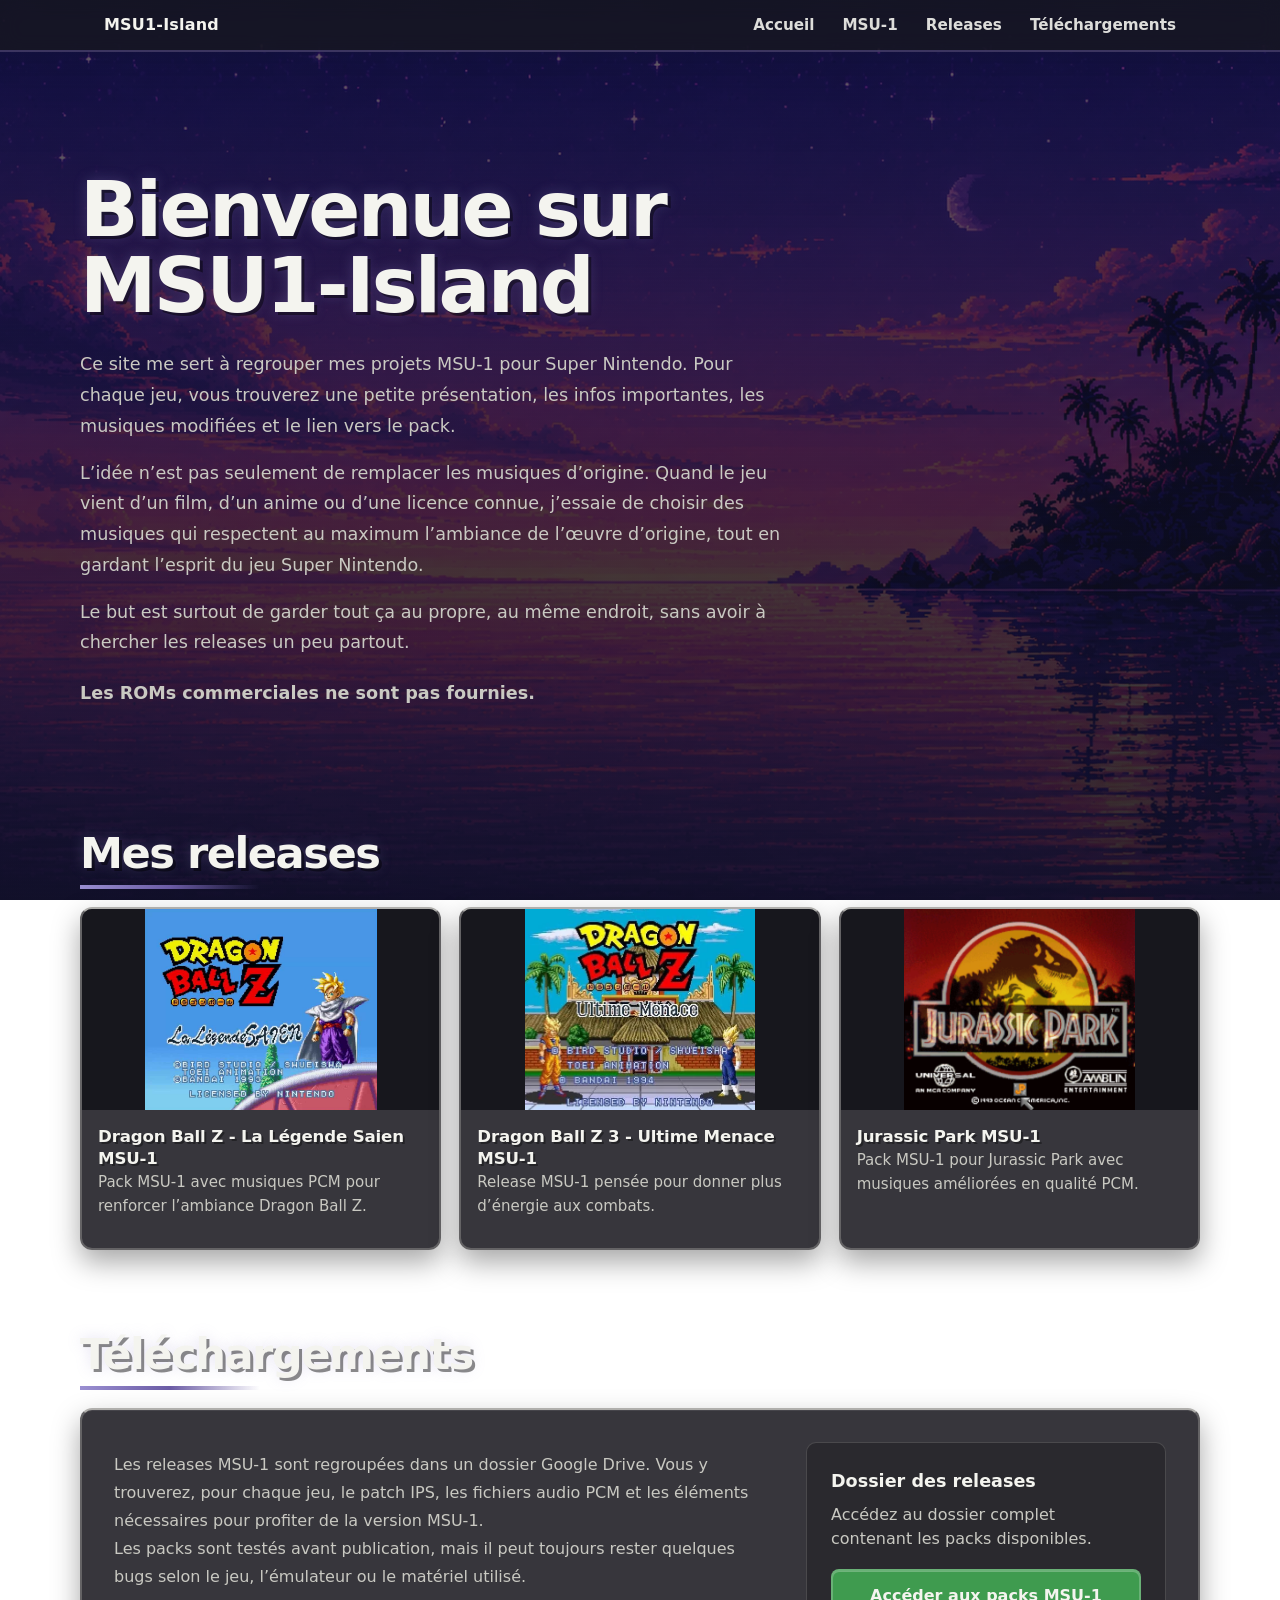
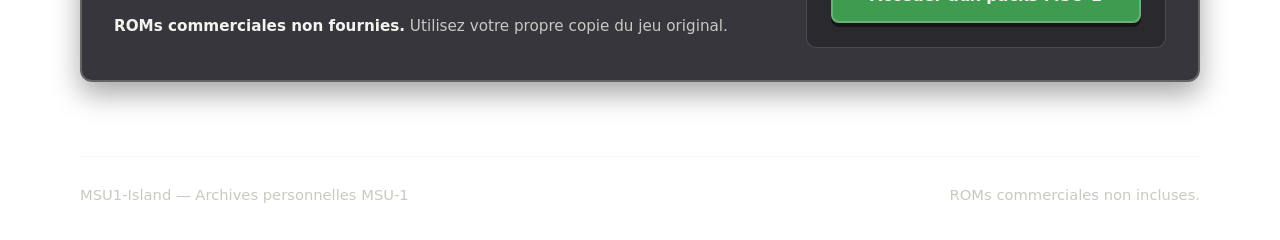
==== index.html @ 4d9f24f0 "Initial commit" ====
<!DOCTYPE html>
<html lang="fr">
<head>
  <meta charset="UTF-8">
  <meta name="viewport" content="width=device-width, initial-scale=1.0">
  <meta name="description" content="MSU1-Island archive des releases, patches et packs MSU-1 pour Super Nintendo.">
  <title>MSU1-Island</title>
  <link rel="stylesheet" href="css/style.css">
</head>
<body>
  <header class="site-header">
    <nav class="header-inner" aria-label="Navigation principale">
      <a class="logo" href="#accueil" aria-label="MSU1-Island accueil">MSU1-Island</a>
      <button class="nav-toggle" type="button" aria-label="Ouvrir le menu" aria-expanded="false">
        <span></span>
        <span></span>
        <span></span>
      </button>
      <ul class="nav nav-links">
        <li><a href="#accueil">Accueil</a></li>
        <li><a href="msu-1/">MSU-1</a></li>
        <li><a href="#releases">Releases</a></li>
        <li><a href="#telechargements">Téléchargements</a></li>
      </ul>
    </nav>
  </header>

  <main>
    <section id="accueil" class="hero">
      <div class="hero-intro">
        <h1 class="pixel-title">Bienvenue sur MSU1-Island</h1>

        <p>
          Ce site me sert à regrouper mes projets MSU-1 pour Super Nintendo.
          Pour chaque jeu, vous trouverez une petite présentation, les infos importantes, les musiques modifiées et le lien vers le pack.
        </p>

        <p>
          L’idée n’est pas seulement de remplacer les musiques d’origine. Quand le jeu vient d’un film, d’un anime ou d’une licence connue, j’essaie de choisir des musiques qui respectent au maximum l’ambiance de l’œuvre d’origine, tout en gardant l’esprit du jeu Super Nintendo.
        </p>

        <p>
          Le but est surtout de garder tout ça au propre, au même endroit, sans avoir à chercher les releases un peu partout.
        </p>

        <p class="hero-note">
          Les ROMs commerciales ne sont pas fournies.
        </p>
      </div>
    </section>

    <section id="releases" class="section">
      <div class="section-heading">
        <h2 class="pixel-title">Mes releases</h2>
      </div>
      <div id="release-grid" class="release-grid" aria-live="polite"></div>
    </section>

    <section id="telechargements" class="section downloads-section">
      <div class="section-heading">
        <h2 class="pixel-title">Téléchargements</h2>
      </div>
      <div class="download-panel">
        <div class="download-content">
          <div class="download-text">
            <p>
              Les releases MSU-1 sont regroupées dans un dossier Google Drive. Vous y trouverez, pour chaque jeu, le patch IPS, les fichiers audio PCM et les éléments nécessaires pour profiter de la version MSU-1.
            </p>

            <p>
              Les packs sont testés avant publication, mais il peut toujours rester quelques bugs selon le jeu, l’émulateur ou le matériel utilisé.
            </p>

            <p class="legal-note">
              <strong>ROMs commerciales non fournies.</strong> Utilisez votre propre copie du jeu original.
            </p>
          </div>

          <div class="download-action">
            <p class="download-action-title">Dossier des releases</p>
            <p class="download-action-text">
              Accédez au dossier complet contenant les packs disponibles.
            </p>

            <a class="download-button" href="https://drive.google.com/drive/folders/1cpJzZc-oveM9zQQPiCYYWwCNJE5VP5IX?usp=drive_link" target="_blank" rel="noopener noreferrer">Accéder aux packs MSU-1</a>
          </div>
        </div>
      </div>
    </section>
  </main>

  <footer class="site-footer">
    <p>MSU1-Island — Archives personnelles MSU-1</p>
    <p>ROMs commerciales non incluses.</p>
  </footer>

  <script src="js/releases-data.js"></script>
  <script src="js/script.js"></script>
</body>
</html>
---- css/style.css ----
:root {
  --bg: #202026;
  --bg-dark: #15151a;

  --console-light: #d8d8d2;
  --console-mid: #b8b8b0;
  --console-dark: #70706a;
  --console-black: #2b2b31;

  --snes-purple: #6b5ca5;
  --snes-lavender: #9a8fd1;

  --snes-blue: #2f5fb8;
  --snes-green: #3f9b4f;
  --snes-yellow: #d6b13f;
  --snes-red: #c94b4b;

  --text-dark: #1c1c22;
  --text-light: #f4f4ef;
  --text-muted: #c9c9c2;

  --border: rgba(0, 0, 0, 0.25);
  --light-border: rgba(255, 255, 255, 0.18);
  --shadow: 0 18px 46px rgba(0, 0, 0, 0.28);
  --radius: 16px;
}

* {
  box-sizing: border-box;
}

html {
  scroll-behavior: smooth;
}

body {
  margin: 0;
  min-height: 100vh;
  color: var(--text-light);
  font-family: Inter, ui-sans-serif, system-ui, -apple-system, BlinkMacSystemFont, "Segoe UI", Arial, sans-serif;
  line-height: 1.6;
  background-image:
    linear-gradient(rgba(15, 15, 22, 0.65), rgba(15, 15, 22, 0.85)),
    url("../assets/images/fond.png");
  background-size: cover;
  background-position: center top;
  background-repeat: no-repeat;
  background-attachment: fixed;
}

body::before {
  content: "";
  position: fixed;
  inset: 0;
  z-index: 1;
  pointer-events: none;
  opacity: 0.08;
  background:
    repeating-linear-gradient(
      to bottom,
      rgba(255, 255, 255, 0.08) 0,
      rgba(255, 255, 255, 0.08) 1px,
      transparent 1px,
      transparent 4px
    );
}

.site-header,
main,
footer {
  position: relative;
  z-index: 2;
}

a {
  color: inherit;
  text-decoration: none;
}

img {
  display: block;
  max-width: 100%;
}

h1,
h2,
h3,
p {
  overflow-wrap: anywhere;
}

.pixel-title {
  letter-spacing: -0.035em;
}

.msu-glow {
  color: var(--snes-lavender);
}

.site-header {
  position: sticky;
  top: 0;
  z-index: 100;
  background: rgba(24, 24, 30, 0.72);
  backdrop-filter: blur(10px);
  border-bottom: 2px solid rgba(107, 92, 165, 0.46);
}

.header-inner {
  max-width: 1120px;
  margin: 0 auto;
  padding: 12px 24px;
  display: flex;
  align-items: center;
  justify-content: space-between;
  gap: 18px;
}

.logo {
  color: var(--text-light);
  font-weight: 800;
  text-decoration: none;
  letter-spacing: 0.2px;
}

.nav,
.nav-links {
  display: flex;
  align-items: center;
  gap: 28px;
  margin: 0;
  padding: 0;
  list-style: none;
}

.nav-links a {
  color: var(--text-light);
  text-decoration: none;
  font-size: 0.95rem;
  font-weight: 700;
  opacity: 0.9;
  transition: color 0.2s ease, opacity 0.2s ease;
}

.nav-links a:hover,
.nav-links a:focus-visible {
  color: var(--snes-lavender);
  opacity: 1;
  outline: none;
}

.nav-toggle {
  display: none;
  width: 42px;
  height: 42px;
  padding: 0;
  border: 1px solid rgba(0, 0, 0, 0.28);
  border-radius: 12px;
  background: var(--console-light);
  cursor: pointer;
}

.nav-toggle span {
  display: block;
  width: 18px;
  height: 2px;
  margin: 4px auto;
  border-radius: 999px;
  background: var(--console-black);
}

.hero {
  position: relative;
  width: min(1120px, calc(100% - 32px));
  margin: 0 auto;
  display: flex;
  align-items: center;
  padding: 120px 0 80px;
}

.hero-intro {
  position: relative;
  z-index: 1;
  max-width: 760px;
}

h1 {
  margin: 0;
  color: var(--text-light);
  font-size: clamp(2.4rem, 6vw, 4.8rem);
  line-height: 1;
}

h2 {
  margin: 0;
  color: var(--text-light);
  font-size: clamp(1.8rem, 4vw, 2.7rem);
  line-height: 1.12;
}

h1,
h2 {
  text-shadow:
    3px 3px 0 rgba(0, 0, 0, 0.45),
    0 0 14px rgba(154, 143, 209, 0.25);
}

h2::after {
  content: "";
  display: block;
  width: 180px;
  height: 4px;
  margin-top: 8px;
  background: linear-gradient(90deg, var(--snes-lavender), var(--snes-purple), transparent);
  image-rendering: pixelated;
}

h3 {
  margin: 0;
  font-size: 1.04rem;
  line-height: 1.3;
  letter-spacing: -0.01em;
}

.hero-intro h1 {
  margin-bottom: 24px;
}

.hero-intro p {
  max-width: 720px;
  margin: 0;
  color: var(--text-muted);
  font-size: 1.1rem;
  line-height: 1.75;
}

.hero-intro p + p {
  margin-top: 16px;
}

.hero-note {
  margin-top: 20px !important;
  color: var(--text-light);
  font-weight: 700;
}

.button {
  position: relative;
  display: inline-flex;
  min-height: 43px;
  align-items: center;
  justify-content: center;
  gap: 8px;
  padding: 0 16px;
  border: 2px solid rgba(255, 255, 255, 0.22);
  border-radius: 8px;
  color: var(--text-light);
  font-size: 0.94rem;
  font-weight: 850;
  background: var(--console-black);
  box-shadow:
    0 4px 0 rgba(0, 0, 0, 0.45),
    inset 0 1px 0 rgba(255, 255, 255, 0.25);
  transition: transform 160ms ease, filter 160ms ease, box-shadow 160ms ease;
}

.button:hover,
.button:focus-visible {
  transform: translateY(-2px);
  filter: brightness(1.04);
  box-shadow:
    0 6px 0 rgba(0, 0, 0, 0.45),
    inset 0 1px 0 rgba(255, 255, 255, 0.25);
  outline: none;
}

.button:active {
  transform: translateY(2px);
  box-shadow: 0 2px 0 rgba(0, 0, 0, 0.45);
}

.button-primary {
  color: var(--text-dark);
  background: linear-gradient(180deg, var(--console-light), var(--console-mid));
}

.button-secondary {
  background: linear-gradient(180deg, var(--snes-lavender), var(--snes-purple));
}

.button-youtube {
  background: linear-gradient(180deg, #dc6262, var(--snes-red));
}

.button-drive {
  background: linear-gradient(180deg, #55b866, var(--snes-green));
}

.section {
  width: min(1120px, calc(100% - 32px));
  margin: 0 auto;
  padding: 40px 0;
}

.section-heading {
  max-width: 760px;
  margin-bottom: 18px;
}

.section-heading h2 {
  display: inline-block;
}

.info-panel {
  border: 2px solid rgba(216, 216, 210, 0.28);
  border-top-color: rgba(216, 216, 210, 0.75);
  border-radius: 12px;
  background: rgba(28, 27, 34, 0.88);
  backdrop-filter: blur(6px);
  box-shadow:
    0 12px 28px rgba(0, 0, 0, 0.35),
    inset 0 1px 0 rgba(255, 255, 255, 0.08);
}

.info-panel {
  padding: clamp(22px, 4vw, 32px);
}

.info-panel p {
  margin: 0;
  color: var(--text-muted);
}

.info-panel p + p {
  margin-top: 12px;
}

.release-grid {
  display: grid;
  grid-template-columns: repeat(3, minmax(0, 1fr));
  gap: 18px;
}

.release-card {
  overflow: hidden;
  border: 2px solid rgba(216, 216, 210, 0.28);
  border-top-color: rgba(216, 216, 210, 0.75);
  border-radius: 12px;
  color: var(--text-light);
  background: rgba(28, 27, 34, 0.88);
  backdrop-filter: blur(6px);
  box-shadow:
    0 12px 28px rgba(0, 0, 0, 0.35),
    inset 0 1px 0 rgba(255, 255, 255, 0.08);
  transition: transform 0.2s ease, border-color 0.2s ease, box-shadow 0.2s ease;
}

.release-card:hover {
  transform: translateY(-4px);
  border-color: var(--snes-lavender);
  box-shadow:
    0 16px 34px rgba(0, 0, 0, 0.42),
    inset 0 1px 0 rgba(255, 255, 255, 0.1);
}

.release-thumbnail {
  display: block;
  aspect-ratio: 16 / 9;
  overflow: hidden;
  border-radius: 0;
  cursor: pointer;
  background: #17171d;
}

.release-thumbnail img {
  width: 100%;
  height: 100%;
  object-fit: contain;
  display: block;
  transition: filter 0.25s ease;
}

.release-thumbnail:hover img,
.release-thumbnail:focus-visible img {
  filter: brightness(1.08);
}

.release-thumbnail:focus-visible {
  outline: 3px solid var(--snes-lavender);
  outline-offset: -3px;
}

.release-body {
  padding: 16px;
}

.release-body h3 {
  color: var(--text-light);
  text-shadow: 2px 2px 0 rgba(0, 0, 0, 0.35);
}

.description {
  min-height: 62px;
  margin: 0;
  color: var(--text-muted);
  font-size: 0.94rem;
}

.card-actions {
  display: grid;
  grid-template-columns: 1fr 1fr;
  gap: 10px;
  margin-top: 16px;
}

.card-actions .button {
  min-height: 40px;
  padding: 0 12px;
  font-size: 0.88rem;
}

.download-panel {
  width: 100%;
  max-width: 1120px;
  margin: 0 auto;
  padding: 32px;
  background: rgba(28, 27, 34, 0.88);
  border: 2px solid rgba(216, 216, 210, 0.28);
  border-top-color: rgba(216, 216, 210, 0.75);
  border-radius: 12px;
  backdrop-filter: blur(6px);
  box-shadow:
    0 12px 28px rgba(0, 0, 0, 0.35),
    inset 0 1px 0 rgba(255, 255, 255, 0.08);
}

.download-content {
  display: grid;
  grid-template-columns: 1.4fr 0.8fr;
  gap: 32px;
  align-items: center;
}

.download-text {
  max-width: 680px;
}

.download-text p {
  margin: 0;
  line-height: 1.75;
  color: var(--text-muted);
}

.legal-note {
  margin-top: 22px !important;
  padding: 0;
  background: transparent;
  border: none;
  border-radius: 0;
  color: var(--text-muted);
  font-size: 0.95rem;
  font-weight: 400;
}

.legal-note strong {
  color: var(--text-light);
  font-weight: 800;
}

.download-action {
  width: 100%;
  max-width: 360px;
  justify-self: end;
  padding: 24px;
  background: rgba(0, 0, 0, 0.22);
  border: 1px solid rgba(216, 216, 210, 0.18);
  border-radius: 10px;
}

.download-action-title {
  margin: 0 0 8px;
  color: var(--text-light);
  font-weight: 800;
  font-size: 1.1rem;
}

.download-action-text {
  margin: 0 0 18px;
  color: var(--text-muted);
  line-height: 1.5;
}

.download-button {
  display: inline-flex;
  min-height: 44px;
  width: 100%;
  align-items: center;
  justify-content: center;
  padding: 12px 18px;
  border: 2px solid rgba(255, 255, 255, 0.22);
  border-radius: 8px;
  color: var(--text-light);
  font-weight: 800;
  text-align: center;
  text-decoration: none;
  background: var(--snes-green);
  box-shadow:
    0 4px 0 rgba(0, 0, 0, 0.45),
    inset 0 1px 0 rgba(255, 255, 255, 0.25);
  transition: transform 0.2s ease, filter 0.2s ease, box-shadow 0.2s ease;
}

.download-button:hover,
.download-button:focus-visible {
  transform: translateY(-2px);
  filter: brightness(1.08);
  box-shadow:
    0 6px 0 rgba(0, 0, 0, 0.45),
    inset 0 1px 0 rgba(255, 255, 255, 0.25);
  outline: none;
}

.download-button:active {
  transform: translateY(2px);
  box-shadow: 0 2px 0 rgba(0, 0, 0, 0.45);
}

.site-footer {
  width: min(1120px, calc(100% - 32px));
  margin: 34px auto 0;
  padding: 26px 0 34px;
  display: flex;
  flex-wrap: wrap;
  justify-content: space-between;
  gap: 12px;
  border-top: 1px solid rgba(216, 216, 210, 0.2);
  color: var(--text-muted);
  font-size: 0.92rem;
}

.site-footer p {
  margin: 0;
}

.detail-page {
  width: min(1120px, calc(100% - 32px));
  margin: 0 auto;
  padding: 64px 0;
}

.back-link {
  display: inline-flex;
  margin-bottom: 18px;
  color: var(--text-muted);
  font-weight: 800;
  transition: color 160ms ease;
}

.back-link:hover,
.back-link:focus-visible {
  color: var(--text-light);
  outline: none;
}

.detail-panel {
  display: grid;
  grid-template-columns: minmax(280px, 0.9fr) minmax(0, 1.1fr);
  gap: 28px;
  align-items: start;
  border: 2px solid rgba(216, 216, 210, 0.28);
  border-top-color: rgba(216, 216, 210, 0.75);
  border-radius: 12px;
  background: rgba(28, 27, 34, 0.88);
  backdrop-filter: blur(6px);
  box-shadow:
    0 12px 28px rgba(0, 0, 0, 0.35),
    inset 0 1px 0 rgba(255, 255, 255, 0.08);
  padding: clamp(18px, 4vw, 30px);
}

.detail-media {
  aspect-ratio: 16 / 9;
  overflow: hidden;
  border-radius: 14px;
  background: #17171d;
}

.detail-media img {
  width: 100%;
  height: 100%;
  object-fit: contain;
}

.detail-content h1 {
  font-size: clamp(2.1rem, 5vw, 4.2rem);
}

.detail-content p {
  color: var(--text-muted);
}

.detail-meta {
  margin: 14px 0 18px;
  color: var(--snes-lavender);
  font-weight: 800;
}

.detail-type {
  margin: 0 0 18px;
  color: var(--console-light);
  font-weight: 850;
}

.detail-actions {
  display: flex;
  flex-wrap: wrap;
  gap: 10px;
  margin-top: 24px;
}

.release-section {
  margin-top: 32px;
  padding: 28px;
  background: rgba(28, 27, 34, 0.88);
  border: 2px solid rgba(216, 216, 210, 0.24);
  border-top-color: rgba(216, 216, 210, 0.65);
  border-radius: 12px;
}

.release-section h2 {
  margin-bottom: 18px;
}

.release-info-grid {
  display: grid;
  grid-template-columns: repeat(4, 1fr);
  gap: 14px;
}

.release-info-grid div {
  padding: 16px;
  background: rgba(0, 0, 0, 0.22);
  border: 1px solid rgba(255, 255, 255, 0.10);
  border-radius: 10px;
}

.release-info-grid span {
  display: block;
  margin-bottom: 6px;
  color: var(--text-muted);
  font-size: 0.85rem;
}

.release-info-grid strong {
  color: var(--text-light);
}

.release-section p,
.release-section li {
  color: var(--text-muted);
  line-height: 1.7;
}

.release-section p {
  margin: 0;
}

.release-section ul {
  margin: 0;
  padding-left: 20px;
}

.video-player {
  overflow: hidden;
  aspect-ratio: 16 / 9;
  border: 2px solid rgba(255, 255, 255, 0.12);
  border-radius: 10px;
  background: #111116;
}

.video-player iframe {
  display: block;
  width: 100%;
  height: 100%;
  border: 0;
}

.video-actions {
  display: flex;
  flex-wrap: wrap;
  gap: 10px;
  margin-top: 18px;
}

.msu-page {
  width: min(980px, calc(100% - 32px));
  margin: 0 auto;
  padding: 64px 0;
}

.msu-panel {
  padding: clamp(22px, 5vw, 42px);
  border: 2px solid rgba(216, 216, 210, 0.28);
  border-top-color: rgba(216, 216, 210, 0.75);
  border-radius: 12px;
  background: rgba(28, 27, 34, 0.88);
  backdrop-filter: blur(6px);
  box-shadow:
    0 12px 28px rgba(0, 0, 0, 0.35),
    inset 0 1px 0 rgba(255, 255, 255, 0.08);
}

.msu-intro {
  max-width: 800px;
}

.msu-intro h1 {
  margin-bottom: 22px;
  font-size: clamp(2.4rem, 6vw, 4.6rem);
}

.msu-intro p,
.msu-section p {
  margin: 0;
  color: var(--text-muted);
  font-size: 1.04rem;
  line-height: 1.75;
}

.msu-section {
  margin-top: 34px;
  padding-top: 26px;
  border-top: 1px solid rgba(216, 216, 210, 0.18);
}

.msu-section h2 {
  margin: 0 0 16px;
  font-size: clamp(1.35rem, 3vw, 2rem);
}

.msu-section p + p {
  margin-top: 14px;
}

.msu-actions {
  margin-top: 34px;
}

@media (max-width: 980px) {
  .hero {
    min-height: auto;
    padding: 86px 0 58px;
  }

  .release-grid {
    grid-template-columns: repeat(2, minmax(0, 1fr));
  }

  .detail-panel {
    grid-template-columns: 1fr;
  }
}

@media (max-width: 900px) {
  .release-info-grid {
    grid-template-columns: repeat(2, 1fr);
  }
}

@media (max-width: 800px) {
  .download-panel {
    padding: 24px;
  }

  .download-content {
    grid-template-columns: 1fr;
    gap: 22px;
  }

  .download-action {
    padding: 20px;
  }
}

@media (max-width: 820px) {
  body {
    background-attachment: scroll;
    background-position: center top;
  }

  .nav-toggle {
    display: block;
  }

  .nav-links {
    position: absolute;
    top: 66px;
    left: 16px;
    right: 16px;
    display: none;
    flex-direction: column;
    align-items: stretch;
    gap: 12px;
    padding: 14px;
    border: 1px solid rgba(255, 255, 255, 0.12);
    border-radius: 14px;
    background: rgba(24, 24, 30, 0.94);
    backdrop-filter: blur(10px);
  }

  .nav-links.is-open {
    display: flex;
  }

  .nav-links.detail-nav {
    position: static;
    display: flex;
    flex-direction: row;
    align-items: center;
    padding: 0;
    border: 0;
    background: transparent;
  }

  .nav-links a {
    display: block;
    width: 100%;
  }
}

@media (max-width: 640px) {
  .header-inner,
  .hero,
  .section,
  .site-footer {
    width: min(100% - 24px, 1120px);
  }

  .hero {
    padding: 64px 0 44px;
  }

  .section {
    padding: 34px 0;
  }

  .release-grid {
    grid-template-columns: 1fr;
  }

  .card-actions {
    grid-template-columns: 1fr;
  }

  .description {
    min-height: auto;
  }
}

@media (max-width: 560px) {
  .release-info-grid {
    grid-template-columns: 1fr;
  }
}
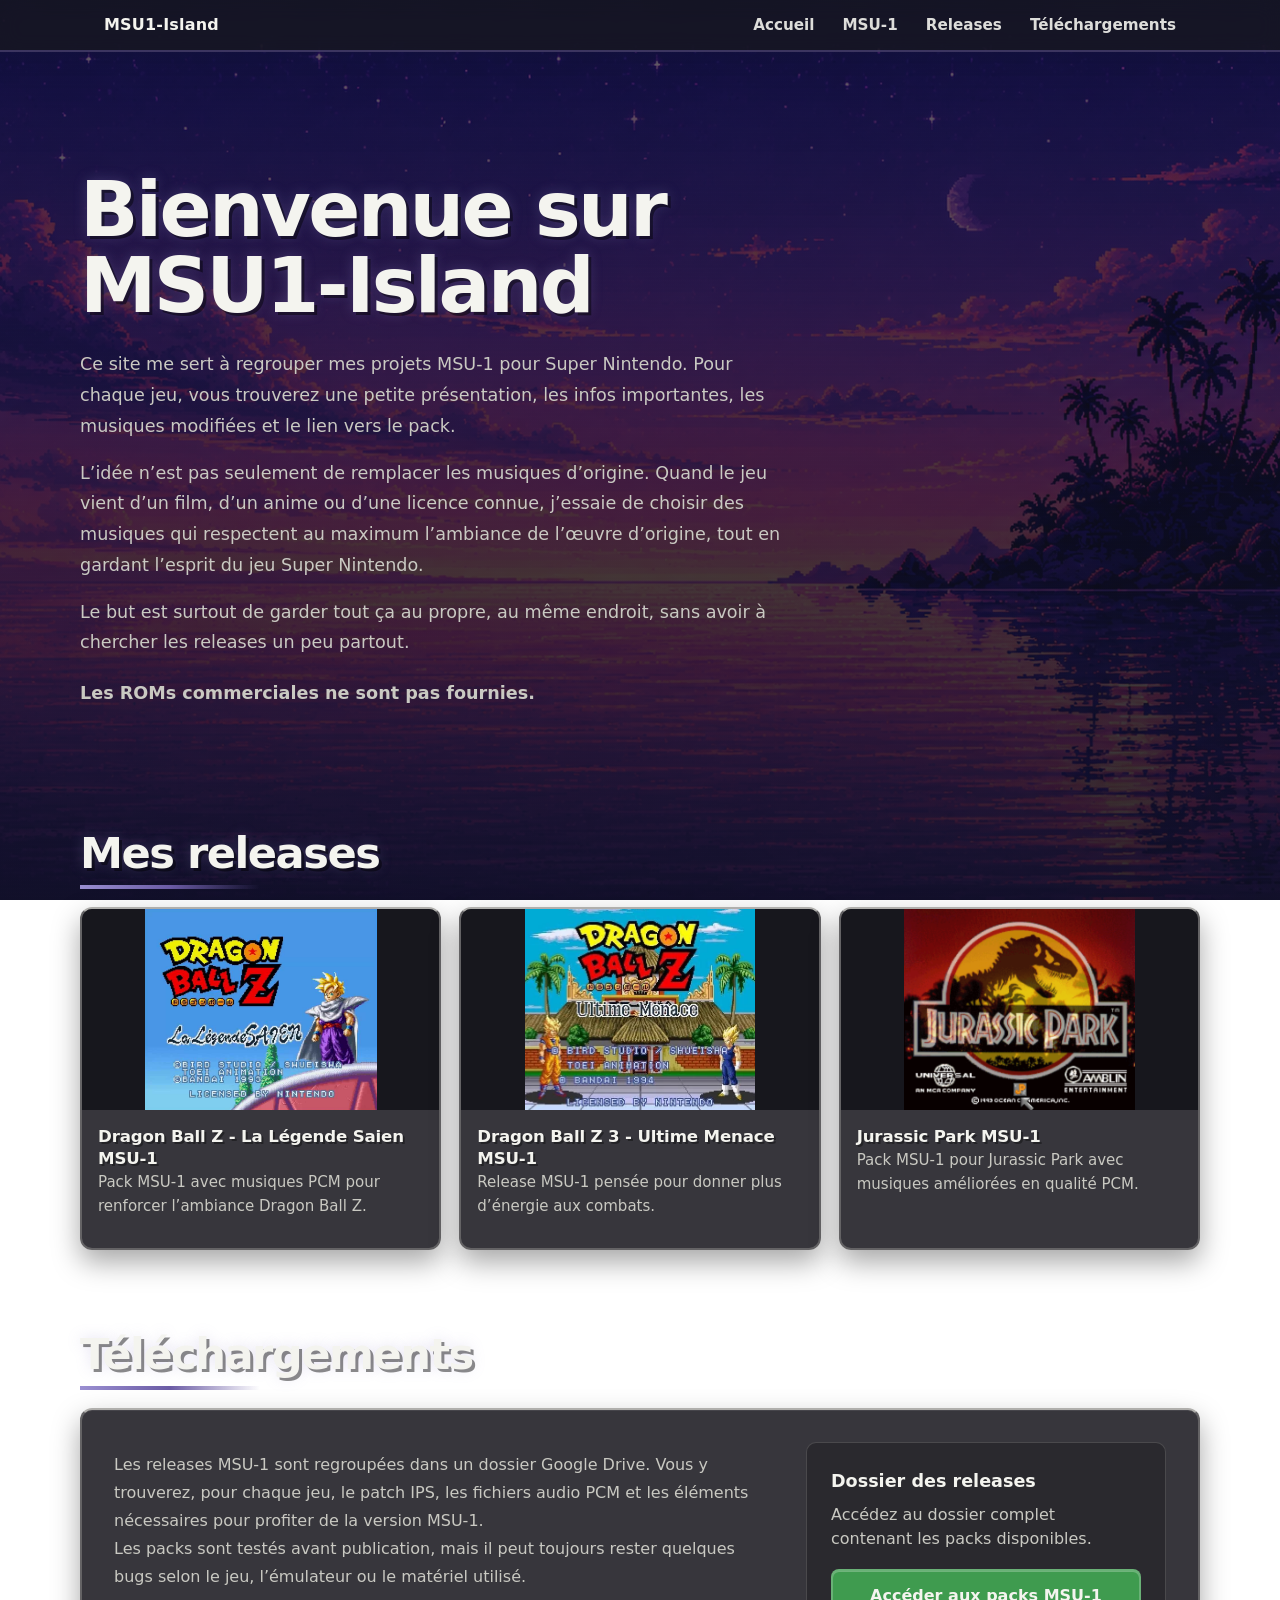
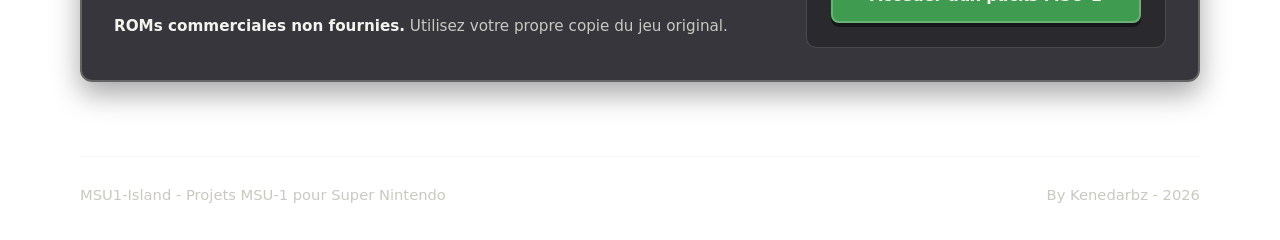
==== commit ae578cc0: "maj yt" ====
--- a/index.html
+++ b/index.html
@@ -90,8 +90,9 @@
   </main>
 
   <footer class="site-footer">
-    <p>MSU1-Island — Archives personnelles MSU-1</p>
-    <p>ROMs commerciales non incluses.</p>
+    <p>MSU1-Island - Projets MSU-1 pour Super Nintendo</p>
+  
+    <p>By Kenedarbz - 2026</p>
   </footer>
 
   <script src="js/releases-data.js"></script>
--- a/css/style.css
+++ b/css/style.css
@@ -670,6 +670,11 @@
   padding-left: 20px;
 }
 
+.video-list {
+  display: grid;
+  gap: 22px;
+}
+
 .video-player {
   overflow: hidden;
   aspect-ratio: 16 / 9;
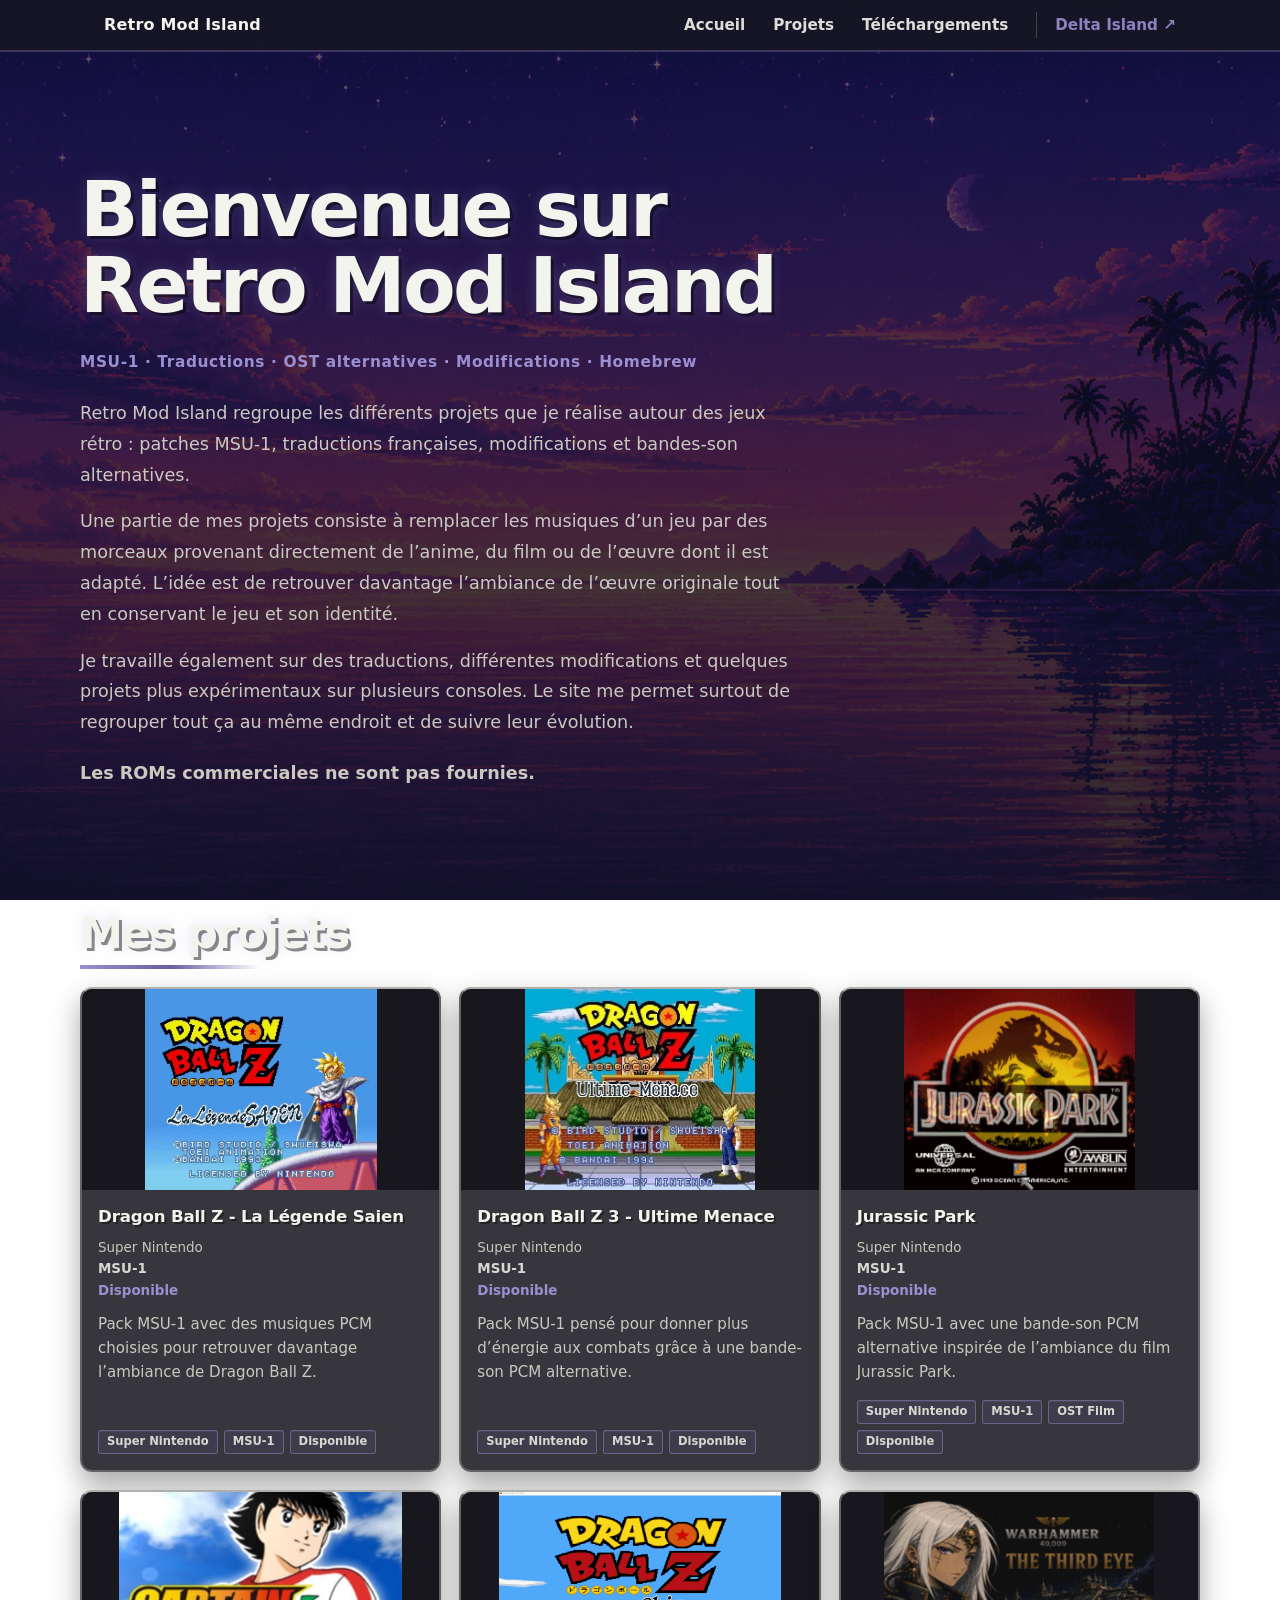
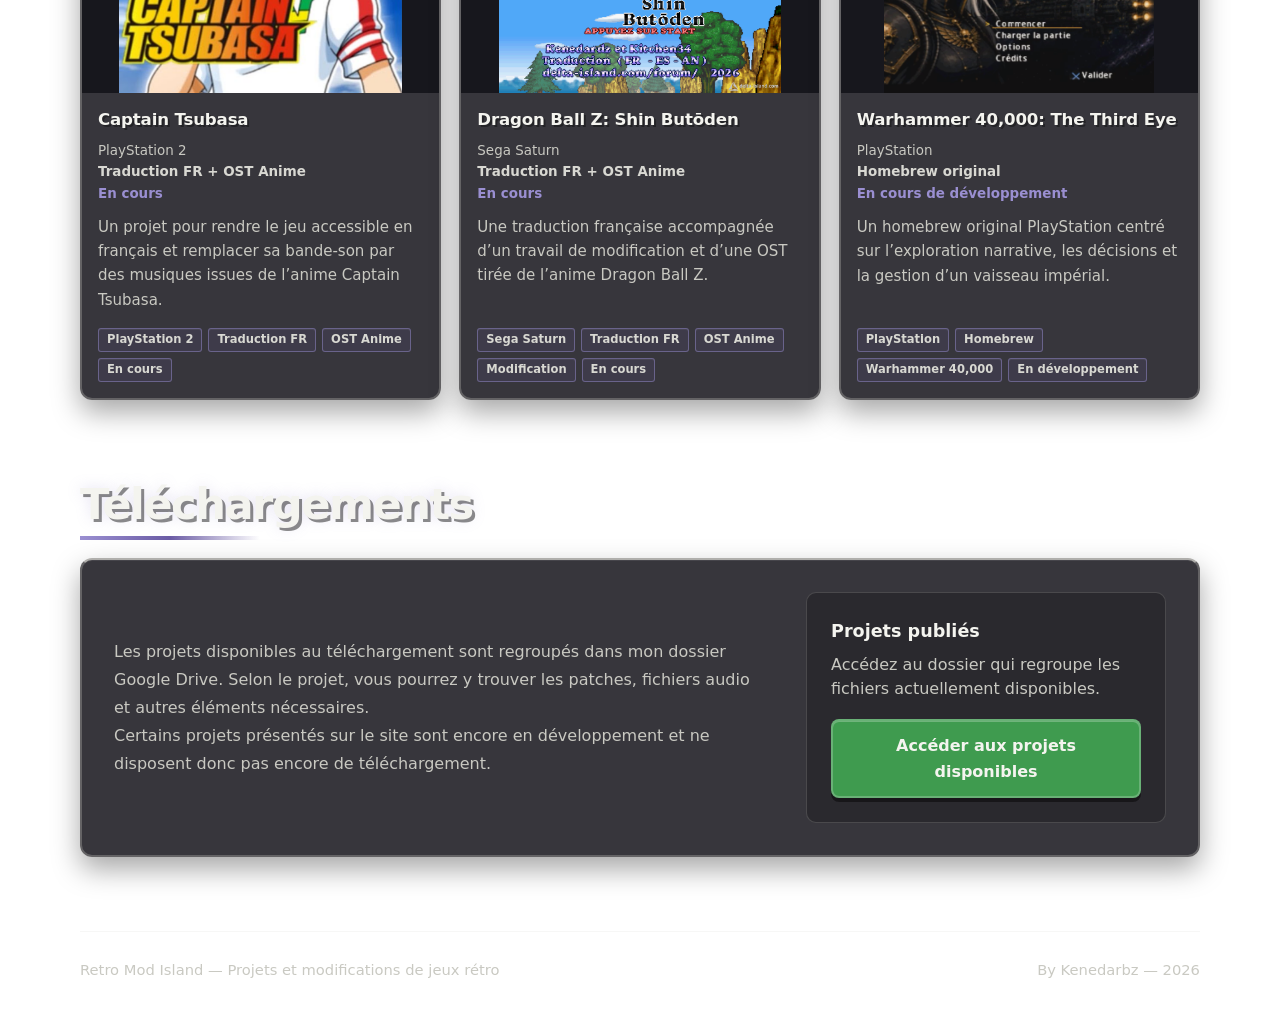
==== commit b465555c: "Refonte du site en Retro Mod Island" ====
--- a/index.html
+++ b/index.html
@@ -3,14 +3,15 @@
 <head>
   <meta charset="UTF-8">
   <meta name="viewport" content="width=device-width, initial-scale=1.0">
-  <meta name="description" content="MSU1-Island archive des releases, patches et packs MSU-1 pour Super Nintendo.">
-  <title>MSU1-Island</title>
+  <meta name="description" content="Retro Mod Island regroupe les projets rétro de Kenedarbz : MSU-1, traductions françaises, OST alternatives, modifications et homebrew.">
+  <meta http-equiv="Content-Security-Policy" content="default-src 'self'; img-src 'self' data:; style-src 'self'; script-src 'self'; frame-src https://www.youtube.com https://www.youtube-nocookie.com; connect-src 'self'; object-src 'none'; base-uri 'self'; form-action 'self';">
+  <title>Retro Mod Island — Projets et modifications de jeux rétro</title>
   <link rel="stylesheet" href="css/style.css">
 </head>
 <body>
   <header class="site-header">
     <nav class="header-inner" aria-label="Navigation principale">
-      <a class="logo" href="#accueil" aria-label="MSU1-Island accueil">MSU1-Island</a>
+      <a class="logo" href="#accueil" aria-label="Retro Mod Island, accueil">Retro Mod Island</a>
       <button class="nav-toggle" type="button" aria-label="Ouvrir le menu" aria-expanded="false">
         <span></span>
         <span></span>
@@ -18,9 +19,9 @@
       </button>
       <ul class="nav nav-links">
         <li><a href="#accueil">Accueil</a></li>
-        <li><a href="msu-1/">MSU-1</a></li>
-        <li><a href="#releases">Releases</a></li>
+        <li><a href="#projets">Projets</a></li>
         <li><a href="#telechargements">Téléchargements</a></li>
+        <li class="affiliate-nav"><a href="https://www.delta-island.com/index.php/fr/" target="_blank" rel="noopener noreferrer" aria-label="Site affilié : Delta Island (nouvel onglet)">Delta Island ↗</a></li>
       </ul>
     </nav>
   </header>
@@ -28,32 +29,30 @@
   <main>
     <section id="accueil" class="hero">
       <div class="hero-intro">
-        <h1 class="pixel-title">Bienvenue sur MSU1-Island</h1>
+        <h1 class="pixel-title">Bienvenue sur Retro Mod Island</h1>
+        <p class="hero-kicker">MSU-1 · Traductions · OST alternatives · Modifications · Homebrew</p>
 
         <p>
-          Ce site me sert à regrouper mes projets MSU-1 pour Super Nintendo.
-          Pour chaque jeu, vous trouverez une petite présentation, les infos importantes, les musiques modifiées et le lien vers le pack.
+          Retro Mod Island regroupe les différents projets que je réalise autour des jeux rétro : patches MSU-1, traductions françaises, modifications et bandes-son alternatives.
         </p>
 
         <p>
-          L’idée n’est pas seulement de remplacer les musiques d’origine. Quand le jeu vient d’un film, d’un anime ou d’une licence connue, j’essaie de choisir des musiques qui respectent au maximum l’ambiance de l’œuvre d’origine, tout en gardant l’esprit du jeu Super Nintendo.
+          Une partie de mes projets consiste à remplacer les musiques d’un jeu par des morceaux provenant directement de l’anime, du film ou de l’œuvre dont il est adapté. L’idée est de retrouver davantage l’ambiance de l’œuvre originale tout en conservant le jeu et son identité.
         </p>
 
         <p>
-          Le but est surtout de garder tout ça au propre, au même endroit, sans avoir à chercher les releases un peu partout.
+          Je travaille également sur des traductions, différentes modifications et quelques projets plus expérimentaux sur plusieurs consoles. Le site me permet surtout de regrouper tout ça au même endroit et de suivre leur évolution.
         </p>
 
-        <p class="hero-note">
-          Les ROMs commerciales ne sont pas fournies.
-        </p>
+        <p class="hero-note">Les ROMs commerciales ne sont pas fournies.</p>
       </div>
     </section>
 
-    <section id="releases" class="section">
+    <section id="projets" class="section">
       <div class="section-heading">
-        <h2 class="pixel-title">Mes releases</h2>
+        <h2 class="pixel-title">Mes projets</h2>
       </div>
-      <div id="release-grid" class="release-grid" aria-live="polite"></div>
+      <div id="project-grid" class="project-grid" aria-live="polite"></div>
     </section>
 
     <section id="telechargements" class="section downloads-section">
@@ -64,25 +63,17 @@
         <div class="download-content">
           <div class="download-text">
             <p>
-              Les releases MSU-1 sont regroupées dans un dossier Google Drive. Vous y trouverez, pour chaque jeu, le patch IPS, les fichiers audio PCM et les éléments nécessaires pour profiter de la version MSU-1.
+              Les projets disponibles au téléchargement sont regroupés dans mon dossier Google Drive. Selon le projet, vous pourrez y trouver les patches, fichiers audio et autres éléments nécessaires.
             </p>
-
             <p>
-              Les packs sont testés avant publication, mais il peut toujours rester quelques bugs selon le jeu, l’émulateur ou le matériel utilisé.
-            </p>
-
-            <p class="legal-note">
-              <strong>ROMs commerciales non fournies.</strong> Utilisez votre propre copie du jeu original.
+              Certains projets présentés sur le site sont encore en développement et ne disposent donc pas encore de téléchargement.
             </p>
           </div>
 
           <div class="download-action">
-            <p class="download-action-title">Dossier des releases</p>
-            <p class="download-action-text">
-              Accédez au dossier complet contenant les packs disponibles.
-            </p>
-
-            <a class="download-button" href="https://drive.google.com/drive/folders/1cpJzZc-oveM9zQQPiCYYWwCNJE5VP5IX?usp=drive_link" target="_blank" rel="noopener noreferrer">Accéder aux packs MSU-1</a>
+            <p class="download-action-title">Projets publiés</p>
+            <p class="download-action-text">Accédez au dossier qui regroupe les fichiers actuellement disponibles.</p>
+            <a class="download-button" href="https://drive.google.com/drive/folders/1cpJzZc-oveM9zQQPiCYYWwCNJE5VP5IX?usp=drive_link" target="_blank" rel="noopener noreferrer">Accéder aux projets disponibles</a>
           </div>
         </div>
       </div>
@@ -90,12 +81,11 @@
   </main>
 
   <footer class="site-footer">
-    <p>MSU1-Island - Projets MSU-1 pour Super Nintendo</p>
-  
-    <p>By Kenedarbz - 2026</p>
+    <p>Retro Mod Island — Projets et modifications de jeux rétro</p>
+    <p>By Kenedarbz — 2026</p>
   </footer>
 
-  <script src="js/releases-data.js"></script>
+  <script src="js/projects-data.js"></script>
   <script src="js/script.js"></script>
 </body>
 </html>
--- a/css/style.css
+++ b/css/style.css
@@ -27,6 +27,10 @@
 
 * {
   box-sizing: border-box;
+}
+
+[hidden] {
+  display: none !important;
 }
 
 html {
@@ -149,6 +153,15 @@
   outline: none;
 }
 
+.affiliate-nav {
+  padding-left: 18px;
+  border-left: 1px solid rgba(216, 216, 210, 0.24);
+}
+
+.nav-links .affiliate-nav a {
+  color: var(--snes-lavender);
+}
+
 .nav-toggle {
   display: none;
   width: 42px;
@@ -236,6 +249,14 @@
 
 .hero-intro p + p {
   margin-top: 16px;
+}
+
+.hero-kicker {
+  margin-bottom: 22px !important;
+  color: var(--snes-lavender) !important;
+  font-size: 0.96rem !important;
+  font-weight: 800;
+  letter-spacing: 0.04em;
 }
 
 .hero-note {
@@ -335,14 +356,17 @@
   margin-top: 12px;
 }
 
-.release-grid {
+.project-grid {
   display: grid;
   grid-template-columns: repeat(3, minmax(0, 1fr));
   gap: 18px;
 }
 
-.release-card {
+.project-card {
   overflow: hidden;
+  display: flex;
+  min-width: 0;
+  flex-direction: column;
   border: 2px solid rgba(216, 216, 210, 0.28);
   border-top-color: rgba(216, 216, 210, 0.75);
   border-radius: 12px;
@@ -355,7 +379,7 @@
   transition: transform 0.2s ease, border-color 0.2s ease, box-shadow 0.2s ease;
 }
 
-.release-card:hover {
+.project-card:hover {
   transform: translateY(-4px);
   border-color: var(--snes-lavender);
   box-shadow:
@@ -363,7 +387,8 @@
     inset 0 1px 0 rgba(255, 255, 255, 0.1);
 }
 
-.release-thumbnail {
+.project-thumbnail {
+  position: relative;
   display: block;
   aspect-ratio: 16 / 9;
   overflow: hidden;
@@ -372,7 +397,7 @@
   background: #17171d;
 }
 
-.release-thumbnail img {
+.project-thumbnail img {
   width: 100%;
   height: 100%;
   object-fit: contain;
@@ -380,30 +405,98 @@
   transition: filter 0.25s ease;
 }
 
-.release-thumbnail:hover img,
-.release-thumbnail:focus-visible img {
+.project-thumbnail:hover img,
+.project-thumbnail:focus-visible img {
   filter: brightness(1.08);
 }
 
-.release-thumbnail:focus-visible {
+.project-thumbnail:focus-visible {
   outline: 3px solid var(--snes-lavender);
   outline-offset: -3px;
 }
 
-.release-body {
+.project-thumbnail.is-placeholder,
+.detail-media.is-placeholder {
+  display: grid;
+  place-items: center;
+  padding: 24px;
+  background:
+    linear-gradient(135deg, rgba(107, 92, 165, 0.25), rgba(21, 21, 26, 0.9)),
+    repeating-linear-gradient(45deg, transparent 0 12px, rgba(255, 255, 255, 0.025) 12px 24px);
+}
+
+.project-thumbnail.is-placeholder::after,
+.detail-media.is-placeholder::after {
+  content: attr(data-placeholder);
+  color: var(--console-light);
+  font-size: 0.92rem;
+  font-weight: 800;
+  line-height: 1.4;
+  text-align: center;
+  text-shadow: 2px 2px 0 rgba(0, 0, 0, 0.4);
+}
+
+.detail-media.is-placeholder::after {
+  font-size: 1.05rem;
+}
+
+.project-body {
+  display: flex;
+  flex: 1;
+  flex-direction: column;
   padding: 16px;
 }
 
-.release-body h3 {
+.project-body h3 {
   color: var(--text-light);
   text-shadow: 2px 2px 0 rgba(0, 0, 0, 0.35);
 }
 
+.project-card-meta {
+  display: grid;
+  gap: 2px;
+  margin: 10px 0 12px;
+  color: var(--text-muted);
+  font-size: 0.84rem;
+  line-height: 1.45;
+}
+
+.project-card-meta span:nth-child(2) {
+  color: var(--console-light);
+  font-weight: 750;
+}
+
+.project-card-status {
+  color: var(--snes-lavender) !important;
+  font-weight: 850;
+}
+
 .description {
-  min-height: 62px;
-  margin: 0;
+  margin: 0 0 16px;
   color: var(--text-muted);
   font-size: 0.94rem;
+}
+
+.project-tags {
+  display: flex;
+  flex-wrap: wrap;
+  gap: 6px;
+  margin-top: auto;
+}
+
+.project-tag {
+  display: inline-flex;
+  align-items: center;
+  min-height: 24px;
+  padding: 3px 8px;
+  border: 1px solid rgba(154, 143, 209, 0.48);
+  border-radius: 3px;
+  color: var(--console-light);
+  font-size: 0.72rem;
+  font-weight: 800;
+  line-height: 1.2;
+  background: rgba(107, 92, 165, 0.14);
+  box-shadow: inset 0 1px 0 rgba(255, 255, 255, 0.06);
 }
 
 .card-actions {
@@ -540,6 +633,18 @@
 
 .site-footer p {
   margin: 0;
+}
+
+.site-footer a {
+  color: var(--snes-lavender);
+  font-weight: 800;
+}
+
+.site-footer a:hover,
+.site-footer a:focus-visible {
+  color: var(--text-light);
+  outline: none;
+  text-decoration: underline;
 }
 
 .detail-page {
@@ -611,6 +716,25 @@
   font-weight: 850;
 }
 
+.detail-status {
+  margin: -10px 0 18px;
+  color: var(--snes-lavender) !important;
+  font-weight: 850;
+}
+
+.detail-content .project-tags {
+  margin-top: 18px;
+}
+
+.project-credit {
+  margin: 18px 0 0;
+  padding: 12px 14px;
+  border-left: 4px solid var(--snes-lavender);
+  color: var(--text-light) !important;
+  font-weight: 850;
+  background: rgba(107, 92, 165, 0.16);
+}
+
 .detail-actions {
   display: flex;
   flex-wrap: wrap;
@@ -618,7 +742,13 @@
   margin-top: 24px;
 }
 
-.release-section {
+.availability-note {
+  margin-top: 18px !important;
+  color: var(--console-light) !important;
+  font-weight: 750;
+}
+
+.project-section {
   margin-top: 32px;
   padding: 28px;
   background: rgba(28, 27, 34, 0.88);
@@ -627,47 +757,160 @@
   border-radius: 12px;
 }
 
-.release-section h2 {
+.project-section h2 {
   margin-bottom: 18px;
 }
 
-.release-info-grid {
+.project-info-grid {
   display: grid;
   grid-template-columns: repeat(4, 1fr);
   gap: 14px;
 }
 
-.release-info-grid div {
+.project-info-grid div {
   padding: 16px;
   background: rgba(0, 0, 0, 0.22);
   border: 1px solid rgba(255, 255, 255, 0.10);
   border-radius: 10px;
 }
 
-.release-info-grid span {
+.project-info-grid span {
   display: block;
   margin-bottom: 6px;
   color: var(--text-muted);
   font-size: 0.85rem;
 }
 
-.release-info-grid strong {
-  color: var(--text-light);
-}
-
-.release-section p,
-.release-section li {
+.project-info-grid strong {
+  color: var(--text-light);
+}
+
+.project-section p,
+.project-section li {
   color: var(--text-muted);
   line-height: 1.7;
 }
 
-.release-section p {
-  margin: 0;
-}
-
-.release-section ul {
+.project-section p {
+  margin: 0;
+}
+
+.project-section p + p {
+  margin-top: 12px;
+}
+
+.project-section ul {
   margin: 0;
   padding-left: 20px;
+}
+
+.project-subsection {
+  margin-top: 22px;
+  padding-top: 20px;
+  border-top: 1px solid rgba(216, 216, 210, 0.14);
+}
+
+.project-subsection h3 {
+  margin-bottom: 10px;
+  color: var(--text-light);
+  font-size: 1.08rem;
+}
+
+.project-gallery {
+  display: grid;
+  grid-template-columns: repeat(2, minmax(0, 1fr));
+  gap: 14px;
+}
+
+.project-gallery figure {
+  position: relative;
+  overflow: hidden;
+  min-height: 180px;
+  margin: 0;
+  border: 1px solid rgba(255, 255, 255, 0.12);
+  border-radius: 8px;
+  background: #17171d;
+}
+
+.project-gallery img {
+  width: 100%;
+  height: 100%;
+  object-fit: contain;
+}
+
+.project-gallery figcaption {
+  position: absolute;
+  right: 0;
+  bottom: 0;
+  left: 0;
+  padding: 8px 10px;
+  color: var(--text-light);
+  font-size: 0.8rem;
+  background: rgba(0, 0, 0, 0.72);
+}
+
+.project-gallery .is-placeholder {
+  display: grid;
+  place-items: center;
+  padding: 20px;
+}
+
+.project-gallery .is-placeholder::after {
+  content: attr(data-placeholder);
+  color: var(--text-muted);
+  font-weight: 750;
+  text-align: center;
+}
+
+.project-error {
+  padding: 28px;
+  border: 2px solid rgba(216, 216, 210, 0.28);
+  border-radius: 12px;
+  background: rgba(28, 27, 34, 0.88);
+}
+
+.project-error a {
+  color: var(--snes-lavender);
+  font-weight: 800;
+}
+
+.rom-check {
+  margin: 20px 0;
+  padding: 18px;
+  background: rgba(0, 0, 0, 0.22);
+  border: 1px solid rgba(255, 255, 255, 0.12);
+  border-radius: 10px;
+}
+
+.rom-check h3 {
+  margin-bottom: 12px;
+}
+
+.rom-check p {
+  margin: 6px 0;
+}
+
+.install-section ol,
+.install-section ul {
+  margin: 16px 0 0;
+  padding-left: 22px;
+}
+
+.install-section li {
+  margin-bottom: 10px;
+  line-height: 1.6;
+}
+
+.install-section strong {
+  color: var(--text-light);
+}
+
+.install-section code {
+  font-family: inherit;
+  color: var(--text-light);
+  background: rgba(0, 0, 0, 0.25);
+  padding: 2px 6px;
+  border-radius: 6px;
 }
 
 .video-list {
@@ -688,13 +931,6 @@
   width: 100%;
   height: 100%;
   border: 0;
-}
-
-.video-actions {
-  display: flex;
-  flex-wrap: wrap;
-  gap: 10px;
-  margin-top: 18px;
 }
 
 .msu-page {
@@ -732,6 +968,10 @@
   line-height: 1.75;
 }
 
+.msu-intro p + p {
+  margin-top: 14px;
+}
+
 .msu-section {
   margin-top: 34px;
   padding-top: 26px;
@@ -757,7 +997,7 @@
     padding: 86px 0 58px;
   }
 
-  .release-grid {
+  .project-grid {
     grid-template-columns: repeat(2, minmax(0, 1fr));
   }
 
@@ -767,7 +1007,7 @@
 }
 
 @media (max-width: 900px) {
-  .release-info-grid {
+  .project-info-grid {
     grid-template-columns: repeat(2, 1fr);
   }
 }
@@ -817,19 +1057,15 @@
     display: flex;
   }
 
-  .nav-links.detail-nav {
-    position: static;
-    display: flex;
-    flex-direction: row;
-    align-items: center;
-    padding: 0;
-    border: 0;
-    background: transparent;
-  }
-
   .nav-links a {
     display: block;
     width: 100%;
+  }
+
+  .affiliate-nav {
+    padding: 12px 0 0;
+    border-top: 1px solid rgba(216, 216, 210, 0.18);
+    border-left: 0;
   }
 }
 
@@ -849,7 +1085,7 @@
     padding: 34px 0;
   }
 
-  .release-grid {
+  .project-grid {
     grid-template-columns: 1fr;
   }
 
@@ -857,13 +1093,14 @@
     grid-template-columns: 1fr;
   }
 
-  .description {
-    min-height: auto;
-  }
 }
 
 @media (max-width: 560px) {
-  .release-info-grid {
+  .project-info-grid {
     grid-template-columns: 1fr;
   }
-}
+
+  .project-gallery {
+    grid-template-columns: 1fr;
+  }
+}
